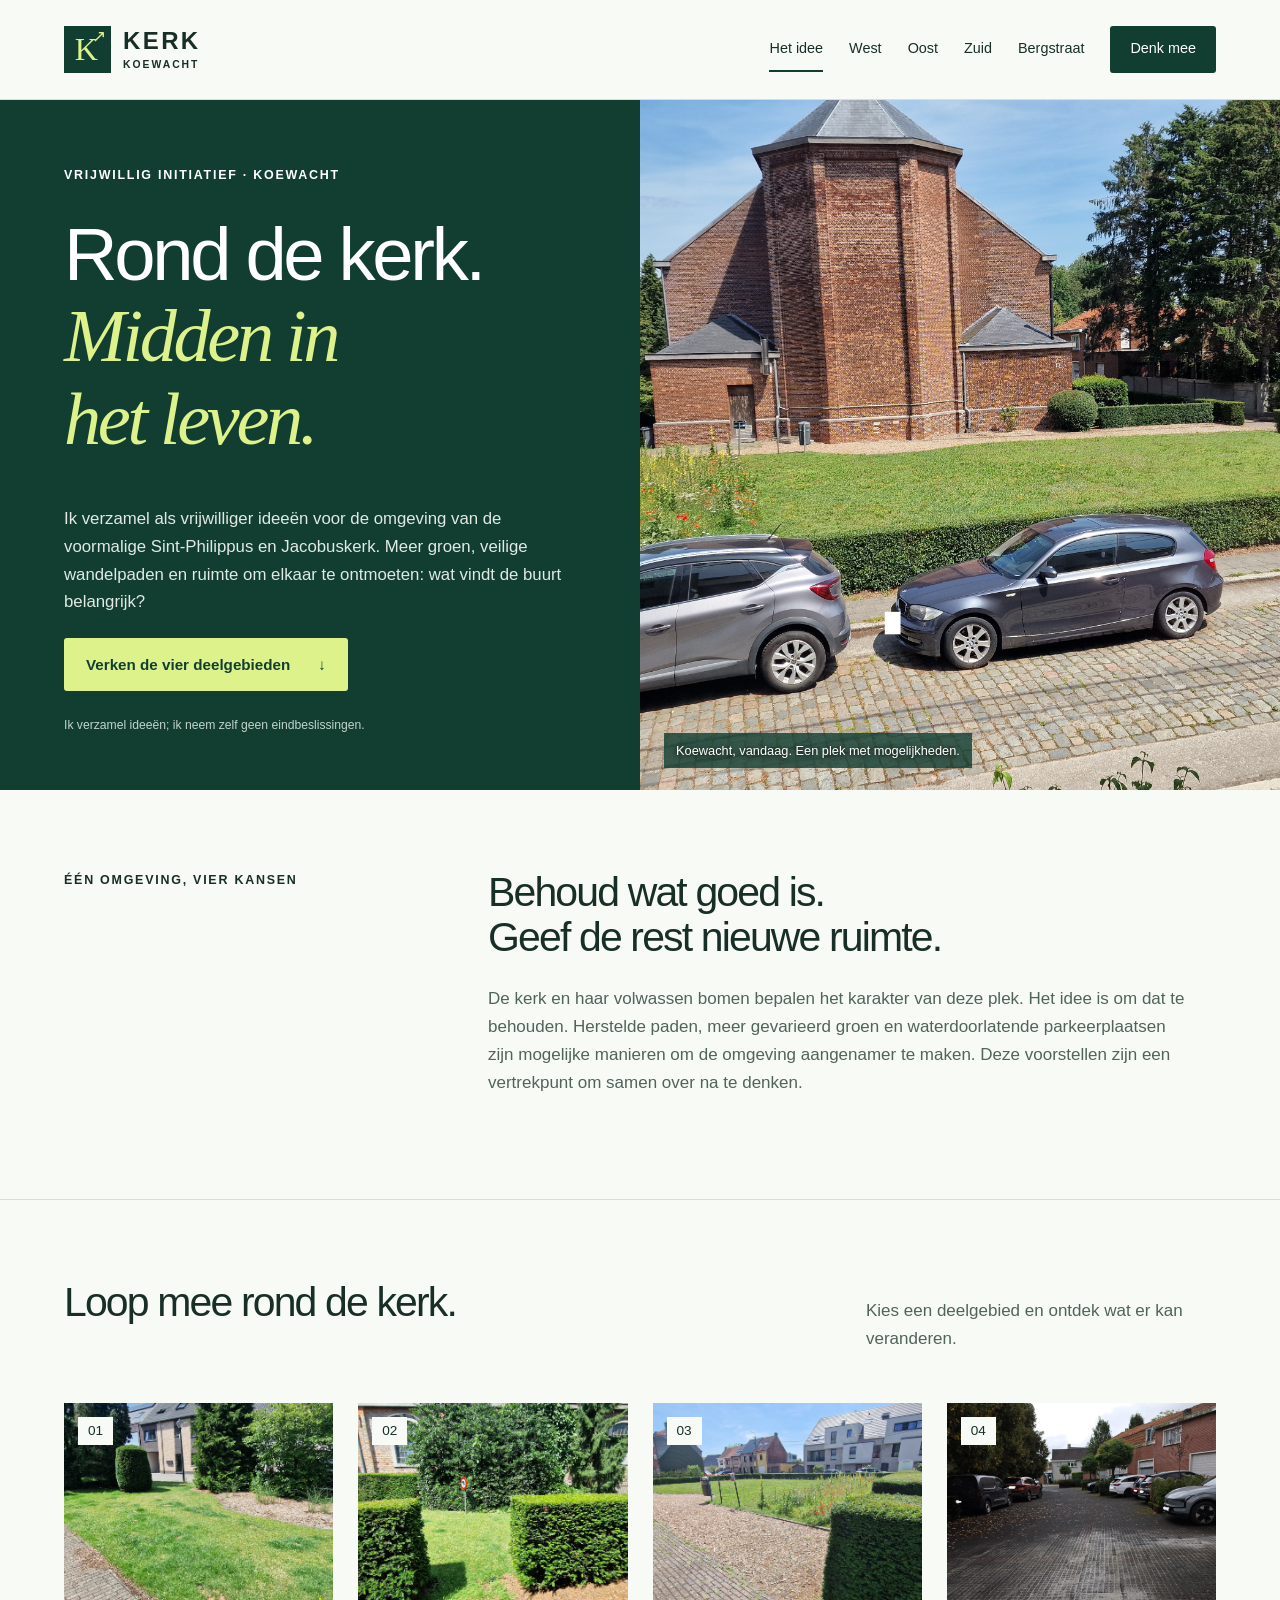
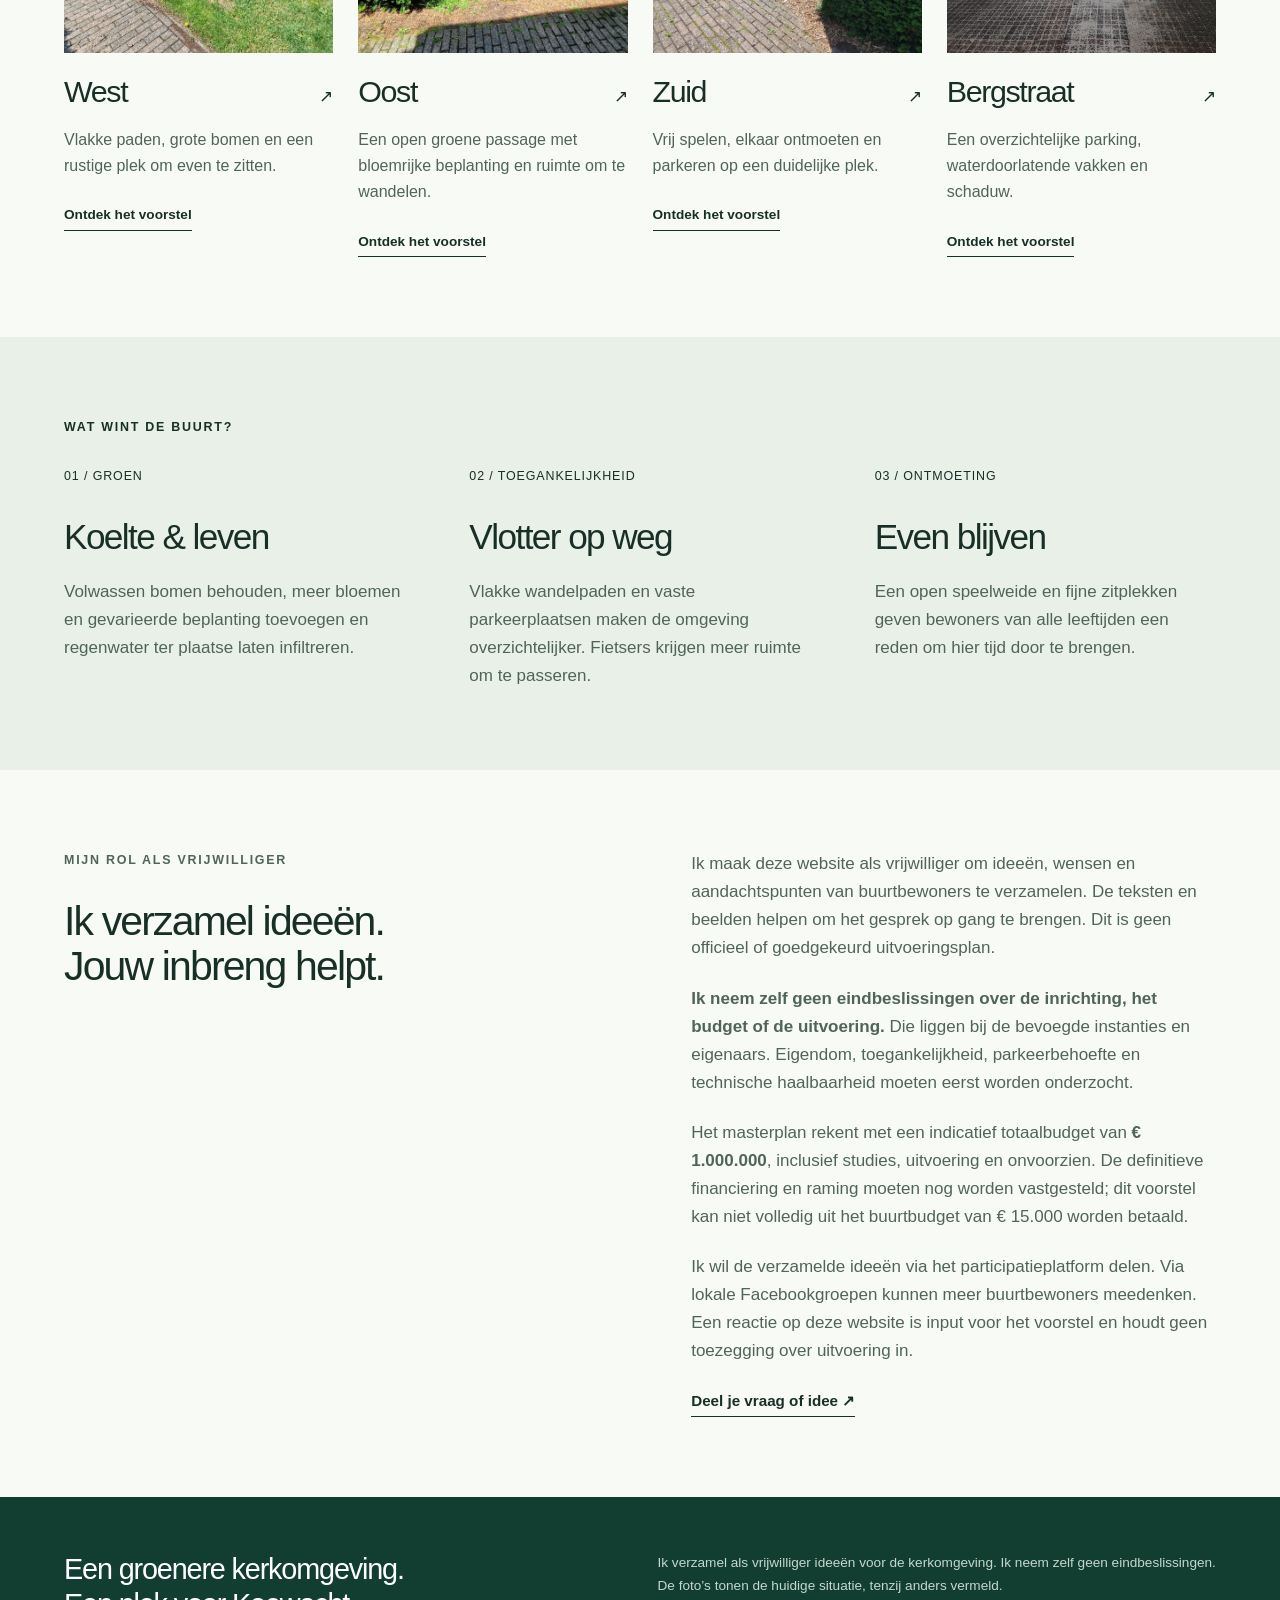
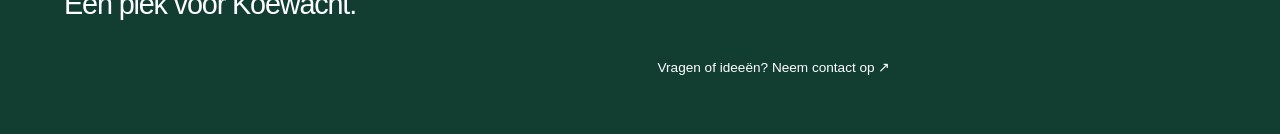
==== index.html @ 87892741 "Initial commit" ====
<!doctype html><html lang="nl-BE"><head><meta charset="utf-8"><meta name="viewport" content="width=device-width, initial-scale=1"><meta name="description" content="Ontdek het buurtidee voor een groene, toegankelijke kerkomgeving in Koewacht. Vier deelgebieden, één samenhangend plan."><meta name="theme-color" content="#123e32"><title>Meer groen rond de kerk · Kerk Koewacht</title><link rel="icon" href="assets/images/favicon.svg" type="image/svg+xml"><link rel="stylesheet" href="assets/style.css"><script src="assets/config.js" defer></script><script src="assets/site.js" defer></script></head><body><a class="skip" href="#inhoud">Naar inhoud</a><header><a class="brand" href="index.html"><span class="brand-mark" aria-hidden="true">K<span>↗</span></span><span>KERK<span class="brand-sub">KOEWACHT</span></span></a><button class="menu-toggle" aria-expanded="false" aria-controls="navigation">Menu <span aria-hidden="true">☰</span></button><nav id="navigation" aria-label="Hoofdnavigatie"><a href="index.html" aria-current="page">Het idee</a><a href="west.html">West</a><a href="oost.html">Oost</a><a href="zuid.html">Zuid</a><a href="bergstraat.html">Bergstraat</a><a href="contact.html">Denk mee</a></nav></header><main id="inhoud"><section class="hero"><div class="hero-copy"><p class="eyebrow">VRIJWILLIG INITIATIEF · KOEWACHT</p><h1>Rond de kerk.<br><em>Midden in<br>het leven.</em></h1><p>Ik verzamel als vrijwilliger ideeën voor de omgeving van de voormalige Sint-Philippus en Jacobuskerk. Meer groen, veilige wandelpaden en ruimte om elkaar te ontmoeten: wat vindt de buurt belangrijk?</p><a class="button lime" href="#deelgebieden">Verken de vier deelgebieden <span>↓</span></a><span class="proposal">Ik verzamel ideeën; ik neem zelf geen eindbeslissingen.</span></div><figure class="hero-image"><img src="assets/images/area_south_1.jpg" alt="De kerk in Koewacht met gazon, hagen en geparkeerde auto’s aan de straat"><figcaption>Koewacht, vandaag. Een plek met mogelijkheden.</figcaption></figure></section><section class="intro section"><p class="eyebrow">ÉÉN OMGEVING, VIER KANSEN</p><div><h2>Behoud wat goed is.<br>Geef de rest nieuwe ruimte.</h2><p>De kerk en haar volwassen bomen bepalen het karakter van deze plek. Het idee is om dat te behouden. Herstelde paden, meer gevarieerd groen en waterdoorlatende parkeerplaatsen zijn mogelijke manieren om de omgeving aangenamer te maken. Deze voorstellen zijn een vertrekpunt om samen over na te denken.</p></div></section><section class="section zones" id="deelgebieden"><div class="section-heading"><h2>Loop mee rond de kerk.</h2><p>Kies een deelgebied en ontdek wat er kan veranderen.</p></div><div class="zone-grid"><a class="zone-card" href="west.html"><div class="card-image"><img src="assets/images/walkway_west_3.jpg" alt="Huidige omgeving aan de westzijde" loading="lazy"><span>01</span></div><div class="card-title"><h3>West</h3><span aria-hidden="true">↗</span></div><p>Vlakke paden, grote bomen en een rustige plek om even te zitten.</p><span class="text-link">Ontdek het voorstel</span></a><a class="zone-card" href="oost.html"><div class="card-image"><img src="assets/images/area_east_4.jpg" alt="Huidige omgeving aan de oostzijde" loading="lazy"><span>02</span></div><div class="card-title"><h3>Oost</h3><span aria-hidden="true">↗</span></div><p>Een open groene passage met bloemrijke beplanting en ruimte om te wandelen.</p><span class="text-link">Ontdek het voorstel</span></a><a class="zone-card" href="zuid.html"><div class="card-image"><img src="assets/images/area_south_2.jpg" alt="Huidige omgeving aan de zuidzijde" loading="lazy"><span>03</span></div><div class="card-title"><h3>Zuid</h3><span aria-hidden="true">↗</span></div><p>Vrij spelen, elkaar ontmoeten en parkeren op een duidelijke plek.</p><span class="text-link">Ontdek het voorstel</span></a><a class="zone-card" href="bergstraat.html"><div class="card-image"><img src="assets/images/bergstraat.jpg" alt="Huidige omgeving aan de bergstraatzijde" loading="lazy"><span>04</span></div><div class="card-title"><h3>Bergstraat</h3><span aria-hidden="true">↗</span></div><p>Een overzichtelijke parking, waterdoorlatende vakken en schaduw.</p><span class="text-link">Ontdek het voorstel</span></a></div></section><section class="benefits section"><p class="eyebrow">WAT WINT DE BUURT?</p><div class="benefit-grid"><article><span>01 / GROEN</span><h2>Koelte & leven</h2><p>Volwassen bomen behouden, meer bloemen en gevarieerde beplanting toevoegen en regenwater ter plaatse laten infiltreren.</p></article><article><span>02 / TOEGANKELIJKHEID</span><h2>Vlotter op weg</h2><p>Vlakke wandelpaden en vaste parkeerplaatsen maken de omgeving overzichtelijker. Fietsers krijgen meer ruimte om te passeren.</p></article><article><span>03 / ONTMOETING</span><h2>Even blijven</h2><p>Een open speelweide en fijne zitplekken geven bewoners van alle leeftijden een reden om hier tijd door te brengen.</p></article></div></section><section class="section practical"><div><p class="eyebrow">MIJN ROL ALS VRIJWILLIGER</p><h2>Ik verzamel ideeën.<br>Jouw inbreng helpt.</h2></div><div><p>Ik maak deze website als vrijwilliger om ideeën, wensen en aandachtspunten van buurtbewoners te verzamelen. De teksten en beelden helpen om het gesprek op gang te brengen. Dit is geen officieel of goedgekeurd uitvoeringsplan.</p><p><strong>Ik neem zelf geen eindbeslissingen over de inrichting, het budget of de uitvoering.</strong> Die liggen bij de bevoegde instanties en eigenaars. Eigendom, toegankelijkheid, parkeerbehoefte en technische haalbaarheid moeten eerst worden onderzocht.</p><p>Het masterplan rekent met een indicatief totaalbudget van <strong>€ 1.000.000</strong>, inclusief studies, uitvoering en onvoorzien. De definitieve financiering en raming moeten nog worden vastgesteld; dit voorstel kan niet volledig uit het buurtbudget van € 15.000 worden betaald.</p><p>Ik wil de verzamelde ideeën via het participatieplatform delen. Via lokale Facebookgroepen kunnen meer buurtbewoners meedenken. Een reactie op deze website is input voor het voorstel en houdt geen toezegging over uitvoering in.</p><a class="text-link" href="contact.html">Deel je vraag of idee ↗</a></div></section></main><footer><a class="footer-brand" href="index.html">Een groenere kerkomgeving.<br>Een plek voor Koewacht.</a><p>Ik verzamel als vrijwilliger ideeën voor de kerkomgeving. Ik neem zelf geen eindbeslissingen.<br>De foto’s tonen de huidige situatie, tenzij anders vermeld.</p><a href="contact.html">Vragen of ideeën? Neem contact op ↗</a></footer></body></html>
---- assets/style.css ----
:root{--green:#123e32;--ink:#182f27;--lime:#ddf28a;--paper:#f8faf6;--line:#d5dfd7;--muted:#50645a}*{box-sizing:border-box}html{scroll-behavior:smooth;scroll-padding-top:110px}body{margin:0;background:var(--paper);color:var(--ink);font:17px/1.65 Arial,Helvetica,sans-serif}a{color:inherit;text-decoration:none}button,input,textarea,select{font:inherit}a,button,input,textarea,select{outline-offset:5px}a:focus-visible,button:focus-visible{outline:3px solid #648722}p{margin:0 0 1.3em}h1,h2,h3{line-height:1.1;margin:0 0 .6em;letter-spacing:-.045em}h1{font-size:clamp(3rem,5.9vw,6.1rem);font-weight:500}h2{font-size:clamp(2rem,3.2vw,3.1rem);font-weight:500}h3{font-size:1.5rem;font-weight:500}em{font-family:Georgia,serif;font-weight:400}img{width:100%;height:100%;object-fit:cover;display:block}figure{margin:0}figcaption{font-size:.8rem;line-height:1.5;color:var(--muted);padding-top:12px}.section{padding:80px max(5vw,24px)}.eyebrow{font-size:.78rem;font-weight:700;letter-spacing:.14em;margin:0 0 28px}.lead{font-size:1.2rem;color:var(--muted);max-width:720px}.small{font-size:.86rem;color:var(--muted)}header{height:100px;padding:0 5vw;display:flex;align-items:center;justify-content:space-between;border-bottom:1px solid var(--line);background:var(--paper);position:sticky;top:0;z-index:20;gap:20px}.brand{display:flex;gap:12px;align-items:center;font-size:1.5rem;line-height:1.05;font-weight:700;letter-spacing:.1em}.brand-sub{display:block;font-size:.65rem;letter-spacing:.19em;margin-top:6px}.brand-mark{display:flex;align-items:center;justify-content:center;width:47px;height:47px;background:var(--green);color:var(--lime);font:32px Georgia,serif;position:relative}.brand-mark span{font:17px Arial;position:absolute;right:3px;top:0}header nav{display:flex;gap:26px;align-items:center;font-size:.9rem}header nav a{padding:10px 0;border-bottom:2px solid transparent}header nav a[aria-current],header nav a:hover{border-color:var(--green)}header nav a:last-child{padding:11px 20px;background:var(--green);color:white;border-radius:3px}.menu-toggle{display:none}.skip{position:fixed;top:-100px;left:16px;z-index:30;background:white;padding:12px}.skip:focus{top:10px}.hero{display:grid;grid-template-columns:1fr 1fr;min-height:650px;background:var(--green);color:white}.hero-copy{padding:65px 5vw 55px}.hero-copy h1{font-size:clamp(3rem,5.8vw,6rem)}.hero-copy h1 em{color:var(--lime)}.hero-copy>p:not(.eyebrow){max-width:530px;color:#e0eae3;font-size:1.05rem}.hero-image{position:relative;min-height:100%}.hero-image img{position:absolute;inset:0;object-position:45% center}.hero-image figcaption{position:absolute;bottom:22px;left:24px;right:24px;color:white;text-shadow:0 1px 5px black;background:#123e32cc;padding:8px 12px;width:fit-content}.button{display:inline-flex;gap:28px;align-items:center;justify-content:space-between;min-height:52px;padding:14px 22px;border:0;border-radius:3px;font-weight:600;font-size:.95rem;cursor:pointer}.button:hover{filter:brightness(.94)}.lime{background:var(--lime);color:var(--green)}.green{background:var(--green);color:white}.proposal{display:block;font-size:.76rem;margin-top:24px;color:#c2d4c9}.proposal.dark{color:var(--muted)}.intro{display:grid;grid-template-columns:1fr 2fr;gap:60px;border-bottom:1px solid var(--line)}.intro>div{max-width:830px}.intro p:not(.eyebrow){max-width:700px;color:var(--muted)}.section-heading{display:flex;align-items:baseline;justify-content:space-between;gap:30px;margin-bottom:28px}.section-heading p{max-width:350px;color:var(--muted)}.zone-grid{display:grid;grid-template-columns:repeat(4,1fr);gap:25px}.card-image{height:250px;overflow:hidden;position:relative}.card-image img{transition:transform .25s}.zone-card:hover img{transform:scale(1.035)}.card-image>span{position:absolute;left:14px;top:14px;background:var(--paper);padding:3px 10px;font-size:.85rem}.card-title{display:flex;justify-content:space-between;align-items:baseline;margin-top:22px}.card-title h3{font-size:1.9rem}.zone-card p{font-size:1rem;color:var(--muted)}.text-link{display:inline-block;font-size:.95rem;font-weight:600;border-bottom:1px solid currentColor;padding-bottom:3px}.zone-card .text-link{font-size:.85rem}.benefits{background:#e8f0e8}.benefit-grid{display:grid;grid-template-columns:repeat(3,1fr);gap:5vw}.benefit-grid article>span{font-size:.78rem;letter-spacing:.07em;display:block;margin-bottom:32px}.benefit-grid h2{font-size:2.2rem}.benefit-grid p{color:var(--muted);margin:0}.practical{display:grid;grid-template-columns:1fr 1fr;gap:8vw}.practical p{color:var(--muted)}footer{background:var(--green);color:white;display:grid;grid-template-columns:1fr 1fr;gap:35px;padding:55px 5vw;font-size:.85rem}footer p{color:#c5d7cc;margin:0}.footer-brand{font-size:1.8rem;line-height:1.2;letter-spacing:-.04em}footer>a:last-child{grid-column:2}.breadcrumb{padding:26px 5vw;font-size:.85rem;display:flex;gap:14px;color:var(--muted)}.breadcrumb a{text-decoration:underline}.detail-hero{display:grid;grid-template-columns:1fr 1fr;gap:5vw;padding:25px 5vw 65px;align-items:center}.detail-hero h1{font-size:clamp(3rem,5vw,5.1rem)}.detail-hero figure img{height:480px}.detail-content{display:grid;grid-template-columns:1fr 2fr;gap:9vw;border-top:1px solid var(--line)}.detail-content aside p:not(.eyebrow){color:var(--muted)}.intervention{display:flex;gap:25px;padding:27px 0;border-bottom:1px solid var(--line)}.intervention>span{font-size:.85rem;color:var(--muted)}.intervention p{color:var(--muted);margin:0}.result{background:var(--green);color:white;display:grid;grid-template-columns:1fr 1fr;gap:7vw;align-items:center}.result img{height:450px}.result figcaption{color:#ccdcd2}.result h2{font-size:2.5rem}.result p:not(.eyebrow){color:#ccdcd2}.next-zones{display:flex;align-items:center;justify-content:space-between;gap:20px;padding-top:40px;padding-bottom:40px}.next-zones a>span{display:block;font-size:.8rem;color:var(--muted)}.next-zones strong{font-size:1.5rem;font-weight:500}.next-zones a:last-child{text-align:right}.contact-heading{padding-bottom:35px}.contact-heading h1{font-size:clamp(3rem,5vw,5rem)}.contact-layout{padding-top:30px;display:grid;grid-template-columns:1fr 1.5fr;gap:10vw}.contact-layout aside p{color:var(--muted)}.contact-layout aside h3{margin-top:45px}.notice{background:#e8f0e8;border-left:3px solid var(--green);padding:17px 20px;font-size:.95rem;margin-bottom:26px}.form-row{display:grid;grid-template-columns:1fr 1fr;gap:20px}label{display:block;font-size:.9rem;font-weight:600;margin-bottom:22px}input,select,textarea{display:block;width:100%;padding:12px;border:1px solid #9db1a3;border-radius:2px;background:white;color:var(--ink);margin-top:8px;font-weight:400}textarea{resize:vertical}.consent{display:flex;align-items:start;gap:12px;font-weight:400}.consent input{width:20px;height:20px;flex-shrink:0;margin-top:4px}.honeypot{position:absolute;left:-10000px}button:disabled{opacity:.45;cursor:not-allowed}#privacy-note{margin-top:18px}.error{border-color:#a02626;background:#fff0ed}.success{border-color:var(--green)}@media(min-width:1600px){.hero{min-height:760px}}@media(max-width:1050px){header nav{gap:16px}.zone-grid{grid-template-columns:repeat(2,1fr);row-gap:40px}.hero-copy{padding:45px 5vw}.hero{min-height:590px}.section-heading{display:block}.card-image{height:300px}}@media(max-width:760px){header{height:80px}.menu-toggle{display:flex;gap:15px;background:transparent;border:1px solid var(--line);padding:8px 12px;font-size:.9rem}header nav{display:none;position:absolute;left:0;right:0;top:80px;background:var(--paper);padding:20px 5vw;box-shadow:0 10px 15px #0001}header nav.open{display:flex;flex-direction:column;align-items:stretch;gap:4px}.hero,.intro,.practical,.detail-hero,.detail-content,.result,.contact-layout{grid-template-columns:1fr}.hero-copy{padding:45px 6vw}.hero-copy h1{font-size:3.8rem}.hero-image{height:330px}.section{padding:50px 6vw}.intro{gap:12px}.zone-grid{gap:30px 18px}.card-image{height:210px}.card-title h3{font-size:1.6rem}.benefit-grid{grid-template-columns:1fr;gap:36px}.benefit-grid article>span{margin-bottom:12px}.practical{gap:20px}.detail-hero{padding:20px 6vw 40px;gap:30px}.detail-hero figure img{height:350px}.detail-content{gap:35px}.result{gap:35px}.result img{height:320px}.result h2{font-size:2rem}.next-zones{flex-wrap:wrap}.next-zones>a:nth-child(2){order:3;width:100%;text-align:center;font-size:.9rem}.contact-layout{gap:30px}.contact-heading{padding-bottom:0}footer{grid-template-columns:1fr;padding:45px 6vw}footer>a:last-child{grid-column:1}.form-row{grid-template-columns:1fr;gap:0}}@media(max-width:420px){.zone-grid{grid-template-columns:1fr}.card-image{height:250px}.hero-copy h1{font-size:3.2rem}.button{gap:15px;font-size:.9rem}}@media(prefers-reduced-motion:reduce){html{scroll-behavior:auto}.card-image img{transition:none}}

/* Keep complete photos and proposal renders visible for comparison. */
.image-gallery{border-top:1px solid var(--line)}.image-gallery>.lead{max-width:850px}.image-comparison{margin-top:42px}.image-comparison h3{margin-bottom:20px}.image-grid{display:grid;grid-template-columns:repeat(2,minmax(0,1fr));gap:24px}.image-grid figure{min-width:0}.image-grid figure>a{display:block;background:#e8f0e8}.image-grid img{height:clamp(260px,32vw,480px);object-fit:contain;image-orientation:from-image}.image-grid a:focus-visible{outline:3px solid #648722}.image-grid figcaption{padding-top:10px}@media(max-width:760px){.image-grid{grid-template-columns:1fr;gap:24px}.image-grid img{height:auto;max-height:560px;object-fit:contain}.image-comparison{margin-top:32px}}
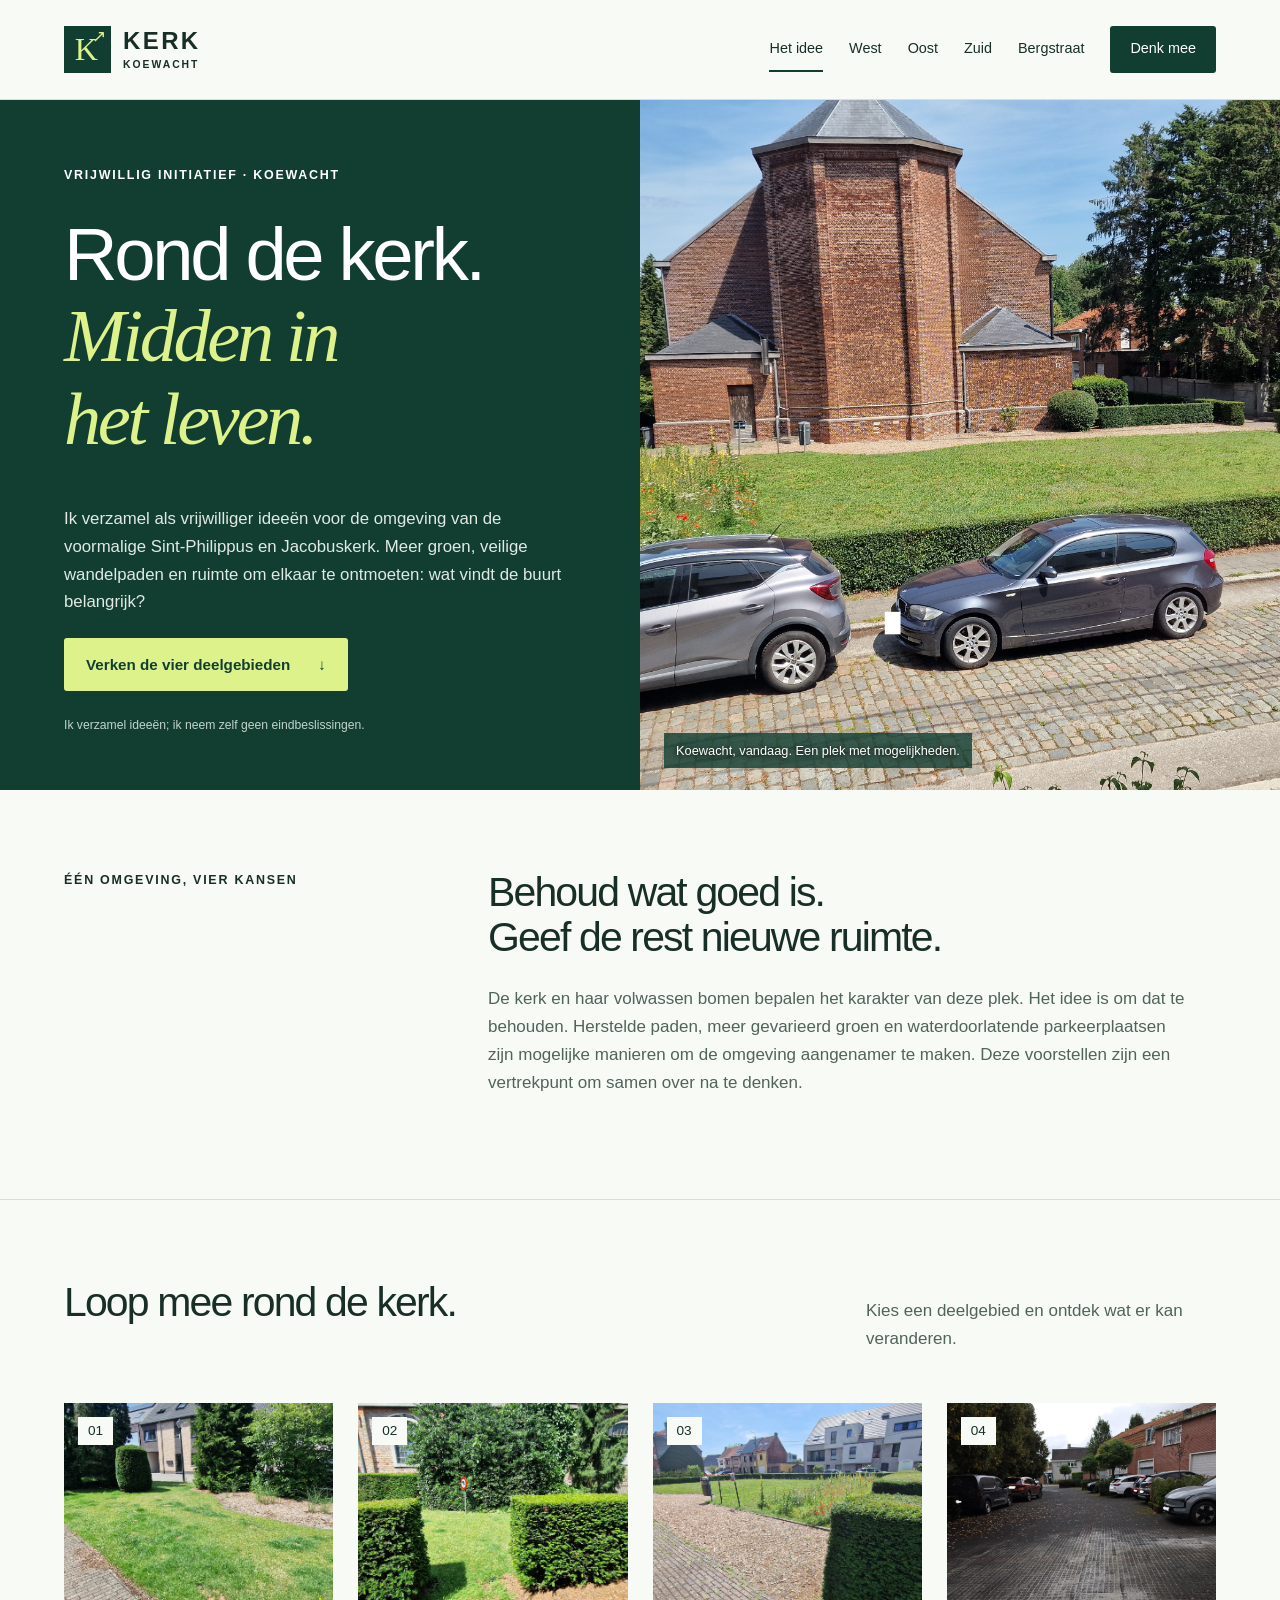
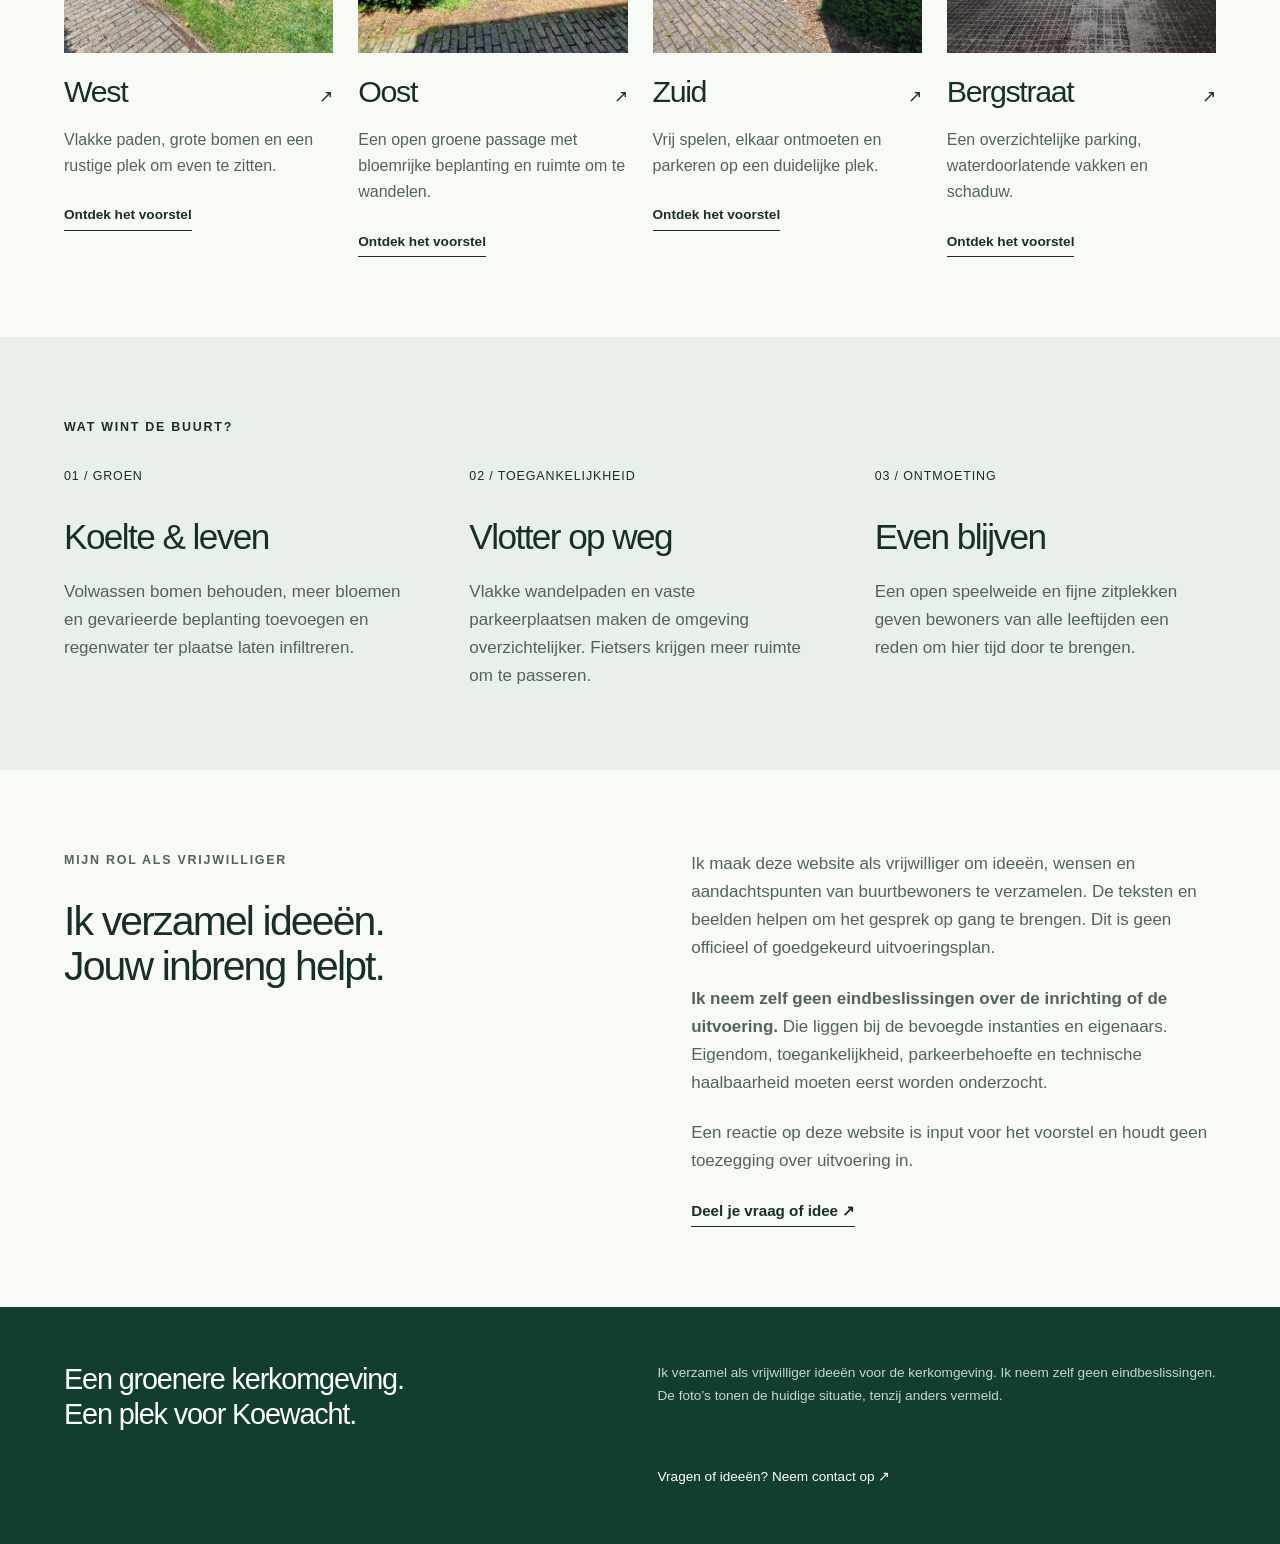
==== commit 21ea2e13: "Add initial content and structure to index.html for community project" ====
--- a/index.html
+++ b/index.html
@@ -1 +1,108 @@
-<!doctype html><html lang="nl-BE"><head><meta charset="utf-8"><meta name="viewport" content="width=device-width, initial-scale=1"><meta name="description" content="Ontdek het buurtidee voor een groene, toegankelijke kerkomgeving in Koewacht. Vier deelgebieden, één samenhangend plan."><meta name="theme-color" content="#123e32"><title>Meer groen rond de kerk · Kerk Koewacht</title><link rel="icon" href="assets/images/favicon.svg" type="image/svg+xml"><link rel="stylesheet" href="assets/style.css"><script src="assets/config.js" defer></script><script src="assets/site.js" defer></script></head><body><a class="skip" href="#inhoud">Naar inhoud</a><header><a class="brand" href="index.html"><span class="brand-mark" aria-hidden="true">K<span>↗</span></span><span>KERK<span class="brand-sub">KOEWACHT</span></span></a><button class="menu-toggle" aria-expanded="false" aria-controls="navigation">Menu <span aria-hidden="true">☰</span></button><nav id="navigation" aria-label="Hoofdnavigatie"><a href="index.html" aria-current="page">Het idee</a><a href="west.html">West</a><a href="oost.html">Oost</a><a href="zuid.html">Zuid</a><a href="bergstraat.html">Bergstraat</a><a href="contact.html">Denk mee</a></nav></header><main id="inhoud"><section class="hero"><div class="hero-copy"><p class="eyebrow">VRIJWILLIG INITIATIEF · KOEWACHT</p><h1>Rond de kerk.<br><em>Midden in<br>het leven.</em></h1><p>Ik verzamel als vrijwilliger ideeën voor de omgeving van de voormalige Sint-Philippus en Jacobuskerk. Meer groen, veilige wandelpaden en ruimte om elkaar te ontmoeten: wat vindt de buurt belangrijk?</p><a class="button lime" href="#deelgebieden">Verken de vier deelgebieden <span>↓</span></a><span class="proposal">Ik verzamel ideeën; ik neem zelf geen eindbeslissingen.</span></div><figure class="hero-image"><img src="assets/images/area_south_1.jpg" alt="De kerk in Koewacht met gazon, hagen en geparkeerde auto’s aan de straat"><figcaption>Koewacht, vandaag. Een plek met mogelijkheden.</figcaption></figure></section><section class="intro section"><p class="eyebrow">ÉÉN OMGEVING, VIER KANSEN</p><div><h2>Behoud wat goed is.<br>Geef de rest nieuwe ruimte.</h2><p>De kerk en haar volwassen bomen bepalen het karakter van deze plek. Het idee is om dat te behouden. Herstelde paden, meer gevarieerd groen en waterdoorlatende parkeerplaatsen zijn mogelijke manieren om de omgeving aangenamer te maken. Deze voorstellen zijn een vertrekpunt om samen over na te denken.</p></div></section><section class="section zones" id="deelgebieden"><div class="section-heading"><h2>Loop mee rond de kerk.</h2><p>Kies een deelgebied en ontdek wat er kan veranderen.</p></div><div class="zone-grid"><a class="zone-card" href="west.html"><div class="card-image"><img src="assets/images/walkway_west_3.jpg" alt="Huidige omgeving aan de westzijde" loading="lazy"><span>01</span></div><div class="card-title"><h3>West</h3><span aria-hidden="true">↗</span></div><p>Vlakke paden, grote bomen en een rustige plek om even te zitten.</p><span class="text-link">Ontdek het voorstel</span></a><a class="zone-card" href="oost.html"><div class="card-image"><img src="assets/images/area_east_4.jpg" alt="Huidige omgeving aan de oostzijde" loading="lazy"><span>02</span></div><div class="card-title"><h3>Oost</h3><span aria-hidden="true">↗</span></div><p>Een open groene passage met bloemrijke beplanting en ruimte om te wandelen.</p><span class="text-link">Ontdek het voorstel</span></a><a class="zone-card" href="zuid.html"><div class="card-image"><img src="assets/images/area_south_2.jpg" alt="Huidige omgeving aan de zuidzijde" loading="lazy"><span>03</span></div><div class="card-title"><h3>Zuid</h3><span aria-hidden="true">↗</span></div><p>Vrij spelen, elkaar ontmoeten en parkeren op een duidelijke plek.</p><span class="text-link">Ontdek het voorstel</span></a><a class="zone-card" href="bergstraat.html"><div class="card-image"><img src="assets/images/bergstraat.jpg" alt="Huidige omgeving aan de bergstraatzijde" loading="lazy"><span>04</span></div><div class="card-title"><h3>Bergstraat</h3><span aria-hidden="true">↗</span></div><p>Een overzichtelijke parking, waterdoorlatende vakken en schaduw.</p><span class="text-link">Ontdek het voorstel</span></a></div></section><section class="benefits section"><p class="eyebrow">WAT WINT DE BUURT?</p><div class="benefit-grid"><article><span>01 / GROEN</span><h2>Koelte & leven</h2><p>Volwassen bomen behouden, meer bloemen en gevarieerde beplanting toevoegen en regenwater ter plaatse laten infiltreren.</p></article><article><span>02 / TOEGANKELIJKHEID</span><h2>Vlotter op weg</h2><p>Vlakke wandelpaden en vaste parkeerplaatsen maken de omgeving overzichtelijker. Fietsers krijgen meer ruimte om te passeren.</p></article><article><span>03 / ONTMOETING</span><h2>Even blijven</h2><p>Een open speelweide en fijne zitplekken geven bewoners van alle leeftijden een reden om hier tijd door te brengen.</p></article></div></section><section class="section practical"><div><p class="eyebrow">MIJN ROL ALS VRIJWILLIGER</p><h2>Ik verzamel ideeën.<br>Jouw inbreng helpt.</h2></div><div><p>Ik maak deze website als vrijwilliger om ideeën, wensen en aandachtspunten van buurtbewoners te verzamelen. De teksten en beelden helpen om het gesprek op gang te brengen. Dit is geen officieel of goedgekeurd uitvoeringsplan.</p><p><strong>Ik neem zelf geen eindbeslissingen over de inrichting, het budget of de uitvoering.</strong> Die liggen bij de bevoegde instanties en eigenaars. Eigendom, toegankelijkheid, parkeerbehoefte en technische haalbaarheid moeten eerst worden onderzocht.</p><p>Het masterplan rekent met een indicatief totaalbudget van <strong>€ 1.000.000</strong>, inclusief studies, uitvoering en onvoorzien. De definitieve financiering en raming moeten nog worden vastgesteld; dit voorstel kan niet volledig uit het buurtbudget van € 15.000 worden betaald.</p><p>Ik wil de verzamelde ideeën via het participatieplatform delen. Via lokale Facebookgroepen kunnen meer buurtbewoners meedenken. Een reactie op deze website is input voor het voorstel en houdt geen toezegging over uitvoering in.</p><a class="text-link" href="contact.html">Deel je vraag of idee ↗</a></div></section></main><footer><a class="footer-brand" href="index.html">Een groenere kerkomgeving.<br>Een plek voor Koewacht.</a><p>Ik verzamel als vrijwilliger ideeën voor de kerkomgeving. Ik neem zelf geen eindbeslissingen.<br>De foto’s tonen de huidige situatie, tenzij anders vermeld.</p><a href="contact.html">Vragen of ideeën? Neem contact op ↗</a></footer></body></html>+<!doctype html>
+<html lang="nl-BE">
+  <head>
+    <meta charset="utf-8">
+    <meta name="viewport" content="width=device-width, initial-scale=1">
+    <meta name="description" content="Ontdek het buurtidee voor een groene, toegankelijke kerkomgeving in Koewacht. Vier deelgebieden, één samenhangend plan.">
+    <meta name="theme-color" content="#123e32">
+    <title>Meer groen rond de kerk · Kerk Koewacht</title>
+    <link rel="icon" href="assets/images/favicon.svg" type="image/svg+xml">
+    <link rel="stylesheet" href="assets/style.css">
+    <script src="assets/config.js" defer></script>
+    <script src="assets/site.js" defer></script>
+  </head>
+  <body><a class="skip" href="#inhoud">Naar inhoud</a>
+    <header><a class="brand" href="index.html"><span class="brand-mark" aria-hidden="true">K<span>↗</span></span><span>KERK<span class="brand-sub">KOEWACHT</span></span></a><button class="menu-toggle" aria-expanded="false" aria-controls="navigation">Menu <span aria-hidden="true">☰</span></button>
+      <nav id="navigation" aria-label="Hoofdnavigatie"><a href="index.html" aria-current="page">Het idee</a><a href="west.html">West</a><a href="oost.html">Oost</a><a href="zuid.html">Zuid</a><a href="bergstraat.html">Bergstraat</a><a href="contact.html">Denk mee</a></nav>
+    </header>
+    <main id="inhoud">
+      <section class="hero">
+        <div class="hero-copy">
+          <p class="eyebrow">VRIJWILLIG INITIATIEF · KOEWACHT</p>
+          <h1>Rond de kerk.<br><em>Midden in<br>het leven.</em></h1>
+          <p>Ik verzamel als vrijwilliger ideeën voor de omgeving van de voormalige Sint-Philippus en Jacobuskerk. Meer groen, veilige wandelpaden en ruimte om elkaar te ontmoeten: wat vindt de buurt belangrijk?</p>
+          <a class="button lime" href="#deelgebieden">Verken de vier deelgebieden <span>↓</span></a><span class="proposal">Ik verzamel ideeën; ik neem zelf geen eindbeslissingen.</span>
+        </div>
+        <figure class="hero-image"><img src="assets/images/area_south_1.jpg" alt="De kerk in Koewacht met gazon, hagen en geparkeerde auto’s aan de straat">
+          <figcaption>Koewacht, vandaag. Een plek met mogelijkheden.</figcaption>
+        </figure>
+      </section>
+      <section class="intro section">
+        <p class="eyebrow">ÉÉN OMGEVING, VIER KANSEN</p>
+        <div>
+          <h2>Behoud wat goed is.<br>Geef de rest nieuwe ruimte.</h2>
+          <p>De kerk en haar volwassen bomen bepalen het karakter van deze plek. Het idee is om dat te behouden. Herstelde paden, meer gevarieerd groen en waterdoorlatende parkeerplaatsen zijn mogelijke manieren om de omgeving aangenamer te maken. Deze voorstellen zijn een vertrekpunt om samen over na te denken.</p>
+        </div>
+      </section>
+      <section class="section zones" id="deelgebieden">
+        <div class="section-heading">
+          <h2>Loop mee rond de kerk.</h2>
+          <p>Kies een deelgebied en ontdek wat er kan veranderen.</p>
+        </div>
+        <div class="zone-grid"><a class="zone-card" href="west.html">
+          <div class="card-image"><img src="assets/images/walkway_west_3.jpg" alt="Huidige omgeving aan de westzijde" loading="lazy"><span>01</span></div>
+          <div class="card-title">
+            <h3>West</h3>
+            <span aria-hidden="true">↗</span>
+          </div>
+          <p>Vlakke paden, grote bomen en een rustige plek om even te zitten.</p>
+          <span class="text-link">Ontdek het voorstel</span></a><a class="zone-card" href="oost.html">
+          <div class="card-image"><img src="assets/images/area_east_4.jpg" alt="Huidige omgeving aan de oostzijde" loading="lazy"><span>02</span></div>
+          <div class="card-title">
+            <h3>Oost</h3>
+            <span aria-hidden="true">↗</span>
+          </div>
+          <p>Een open groene passage met bloemrijke beplanting en ruimte om te wandelen.</p>
+          <span class="text-link">Ontdek het voorstel</span></a><a class="zone-card" href="zuid.html">
+          <div class="card-image"><img src="assets/images/area_south_2.jpg" alt="Huidige omgeving aan de zuidzijde" loading="lazy"><span>03</span></div>
+          <div class="card-title">
+            <h3>Zuid</h3>
+            <span aria-hidden="true">↗</span>
+          </div>
+          <p>Vrij spelen, elkaar ontmoeten en parkeren op een duidelijke plek.</p>
+          <span class="text-link">Ontdek het voorstel</span></a><a class="zone-card" href="bergstraat.html">
+          <div class="card-image"><img src="assets/images/bergstraat.jpg" alt="Huidige omgeving aan de bergstraatzijde" loading="lazy"><span>04</span></div>
+          <div class="card-title">
+            <h3>Bergstraat</h3>
+            <span aria-hidden="true">↗</span>
+          </div>
+          <p>Een overzichtelijke parking, waterdoorlatende vakken en schaduw.</p>
+          <span class="text-link">Ontdek het voorstel</span></a>
+        </div>
+      </section>
+      <section class="benefits section">
+        <p class="eyebrow">WAT WINT DE BUURT?</p>
+        <div class="benefit-grid">
+          <article><span>01 / GROEN</span>
+            <h2>Koelte & leven</h2>
+            <p>Volwassen bomen behouden, meer bloemen en gevarieerde beplanting toevoegen en regenwater ter plaatse laten infiltreren.</p>
+          </article>
+          <article><span>02 / TOEGANKELIJKHEID</span>
+            <h2>Vlotter op weg</h2>
+            <p>Vlakke wandelpaden en vaste parkeerplaatsen maken de omgeving overzichtelijker. Fietsers krijgen meer ruimte om te passeren.</p>
+          </article>
+          <article><span>03 / ONTMOETING</span>
+            <h2>Even blijven</h2>
+            <p>Een open speelweide en fijne zitplekken geven bewoners van alle leeftijden een reden om hier tijd door te brengen.</p>
+          </article>
+        </div>
+      </section>
+      <section class="section practical">
+        <div>
+          <p class="eyebrow">MIJN ROL ALS VRIJWILLIGER</p>
+          <h2>Ik verzamel ideeën.<br>Jouw inbreng helpt.</h2>
+        </div>
+        <div>
+          <p>Ik maak deze website als vrijwilliger om ideeën, wensen en aandachtspunten van buurtbewoners te verzamelen. De teksten en beelden helpen om het gesprek op gang te brengen. Dit is geen officieel of goedgekeurd uitvoeringsplan.</p>
+          <p><strong>Ik neem zelf geen eindbeslissingen over de inrichting of de uitvoering.</strong> Die liggen bij de bevoegde instanties en eigenaars. Eigendom, toegankelijkheid, parkeerbehoefte en technische haalbaarheid moeten eerst worden onderzocht.</p>
+          <p>Een reactie op deze website is input voor het voorstel en houdt geen toezegging over uitvoering in.</p>
+          <a class="text-link" href="contact.html">Deel je vraag of idee ↗</a>
+        </div>
+      </section>
+    </main>
+    <footer><a class="footer-brand" href="index.html">Een groenere kerkomgeving.<br>Een plek voor Koewacht.</a>
+      <p>Ik verzamel als vrijwilliger ideeën voor de kerkomgeving. Ik neem zelf geen eindbeslissingen.<br>De foto’s tonen de huidige situatie, tenzij anders vermeld.</p>
+      <a href="contact.html">Vragen of ideeën? Neem contact op ↗</a>
+    </footer>
+  </body>
+</html>
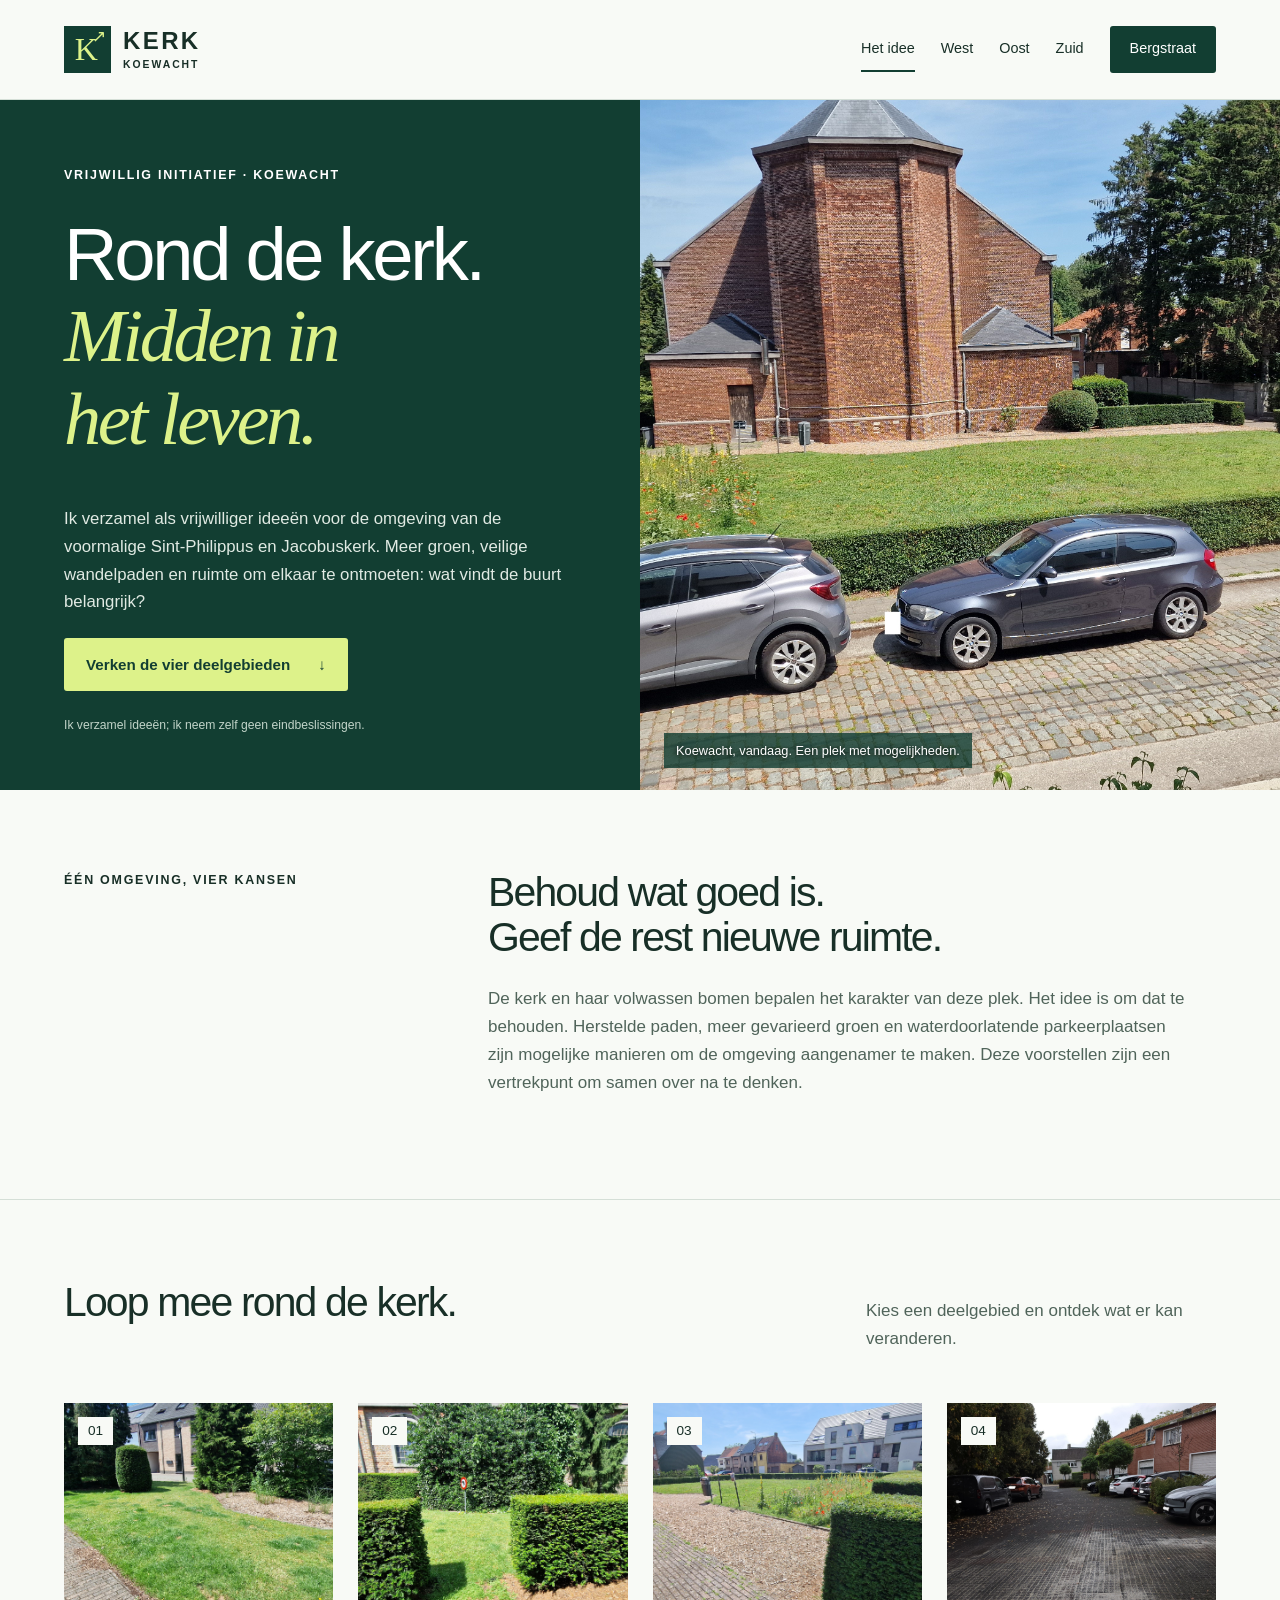
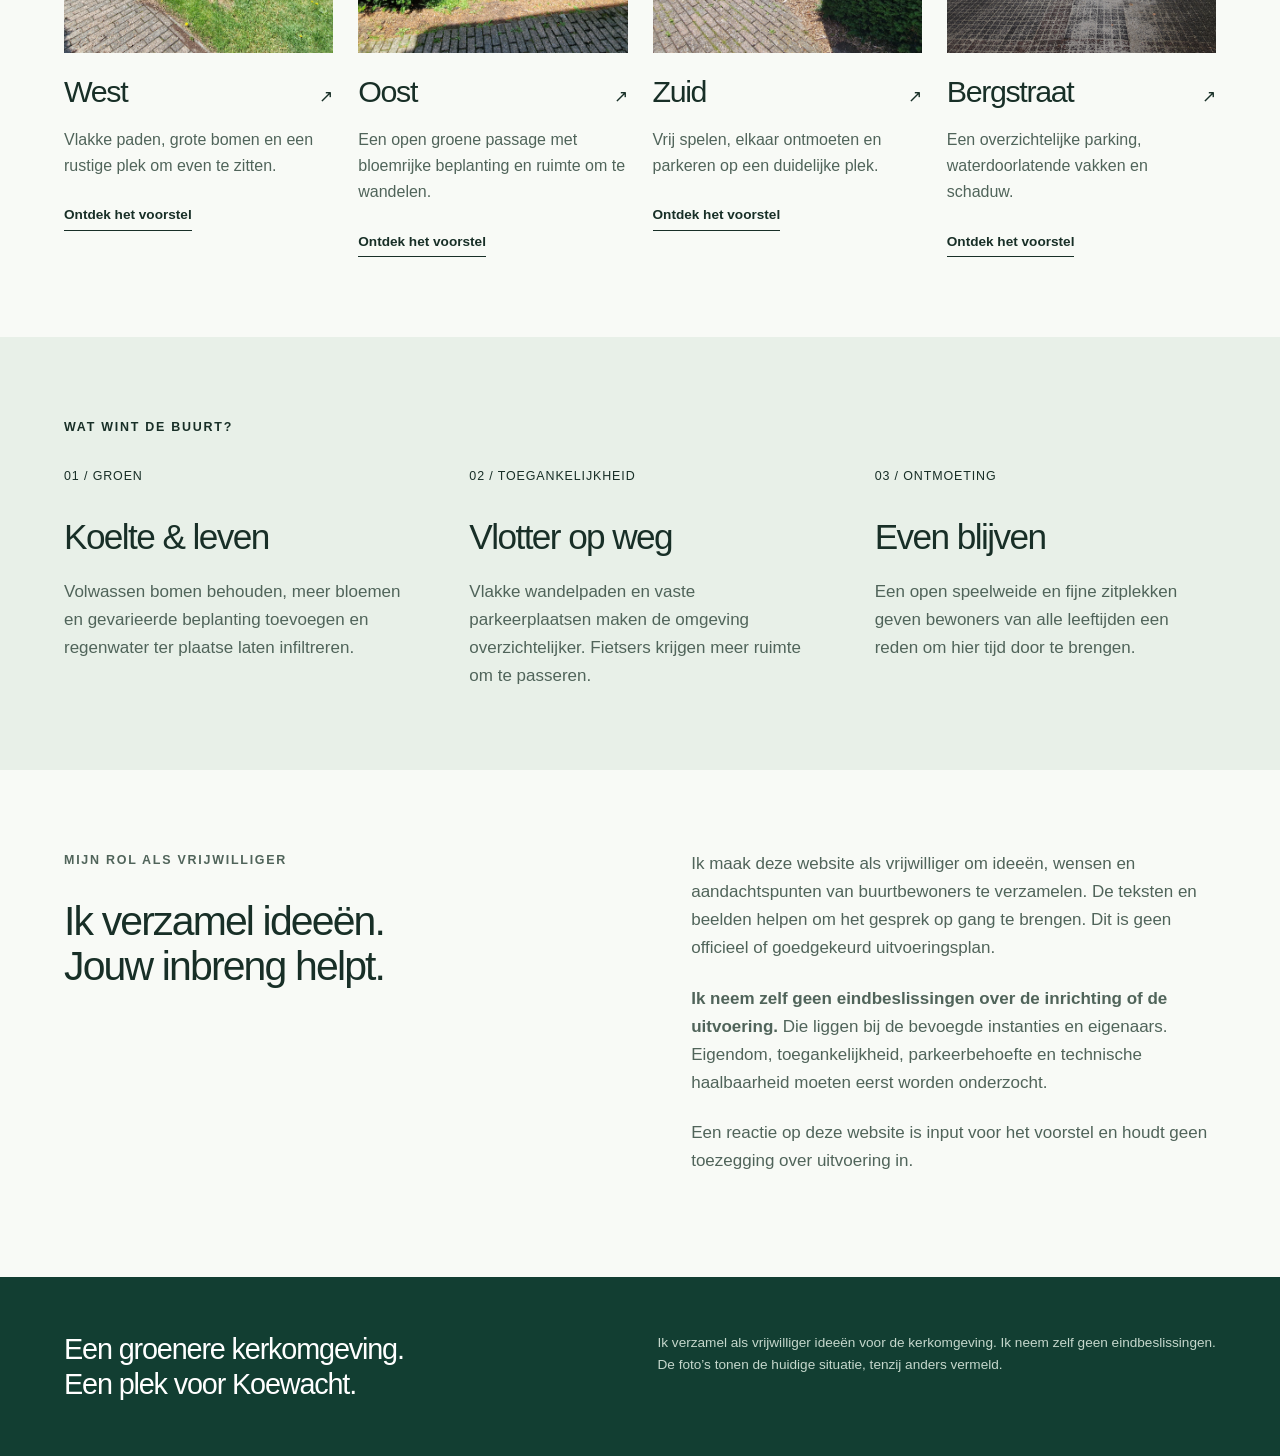
==== commit 2efd677e: "Refactor HTML structure for west.html and zuid.html: improved indentation, added comments for hidden" ====
--- a/index.html
+++ b/index.html
@@ -13,7 +13,7 @@
   </head>
   <body><a class="skip" href="#inhoud">Naar inhoud</a>
     <header><a class="brand" href="index.html"><span class="brand-mark" aria-hidden="true">K<span>↗</span></span><span>KERK<span class="brand-sub">KOEWACHT</span></span></a><button class="menu-toggle" aria-expanded="false" aria-controls="navigation">Menu <span aria-hidden="true">☰</span></button>
-      <nav id="navigation" aria-label="Hoofdnavigatie"><a href="index.html" aria-current="page">Het idee</a><a href="west.html">West</a><a href="oost.html">Oost</a><a href="zuid.html">Zuid</a><a href="bergstraat.html">Bergstraat</a><a href="contact.html">Denk mee</a></nav>
+      <nav id="navigation" aria-label="Hoofdnavigatie"><a href="index.html" aria-current="page">Het idee</a><a href="west.html">West</a><a href="oost.html">Oost</a><a href="zuid.html">Zuid</a><a href="bergstraat.html">Bergstraat</a><!-- Tijdelijk verborgen: <a href="contact.html">Denk mee</a> --></nav>
     </header>
     <main id="inhoud">
       <section class="hero">
@@ -96,13 +96,13 @@
           <p>Ik maak deze website als vrijwilliger om ideeën, wensen en aandachtspunten van buurtbewoners te verzamelen. De teksten en beelden helpen om het gesprek op gang te brengen. Dit is geen officieel of goedgekeurd uitvoeringsplan.</p>
           <p><strong>Ik neem zelf geen eindbeslissingen over de inrichting of de uitvoering.</strong> Die liggen bij de bevoegde instanties en eigenaars. Eigendom, toegankelijkheid, parkeerbehoefte en technische haalbaarheid moeten eerst worden onderzocht.</p>
           <p>Een reactie op deze website is input voor het voorstel en houdt geen toezegging over uitvoering in.</p>
-          <a class="text-link" href="contact.html">Deel je vraag of idee ↗</a>
+          <!-- Tijdelijk verborgen: <a class="text-link" href="contact.html">Deel je vraag of idee ↗</a> -->
         </div>
       </section>
     </main>
     <footer><a class="footer-brand" href="index.html">Een groenere kerkomgeving.<br>Een plek voor Koewacht.</a>
       <p>Ik verzamel als vrijwilliger ideeën voor de kerkomgeving. Ik neem zelf geen eindbeslissingen.<br>De foto’s tonen de huidige situatie, tenzij anders vermeld.</p>
-      <a href="contact.html">Vragen of ideeën? Neem contact op ↗</a>
+      <!-- Tijdelijk verborgen: <a href="contact.html">Vragen of ideeën? Neem contact op ↗</a> -->
     </footer>
   </body>
 </html>
